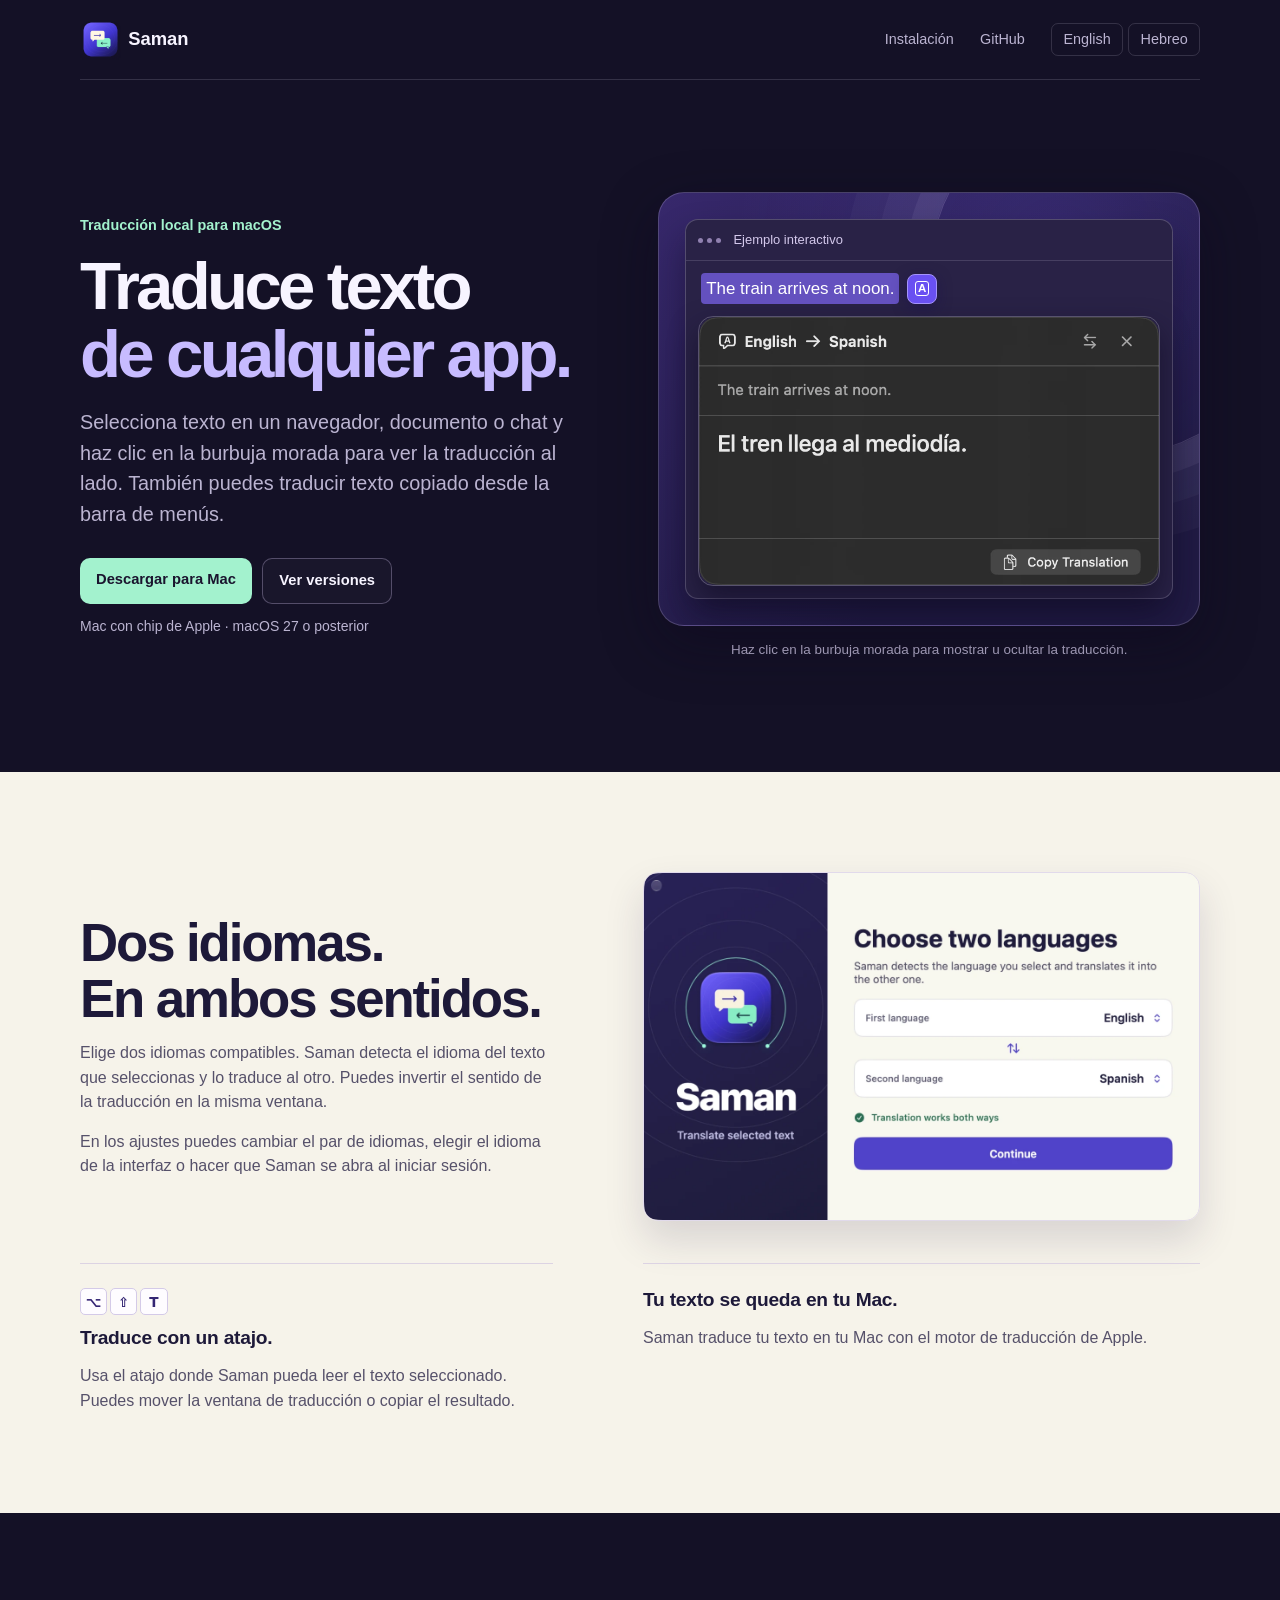
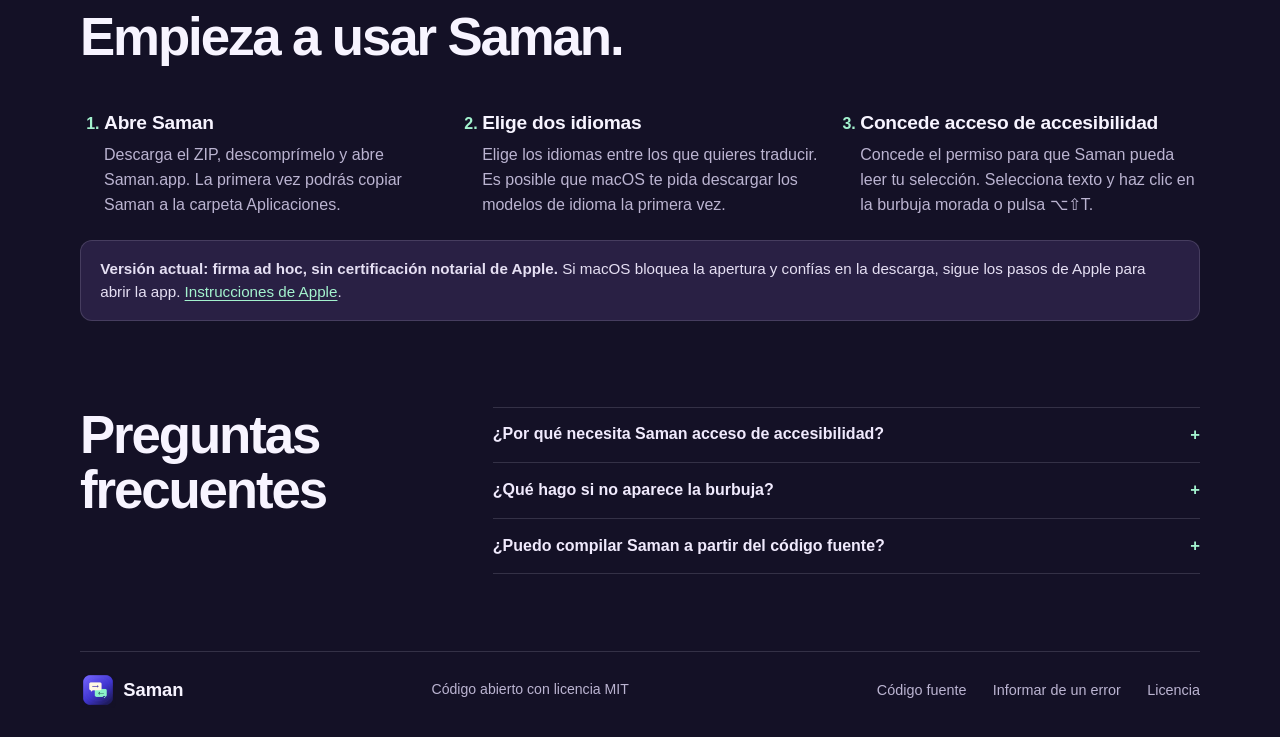
==== docs/es/index.html @ 02caa120 "Localize the website in Spanish and match examples to each locale" ====
<!doctype html>
<html lang="es" dir="ltr">
<head>
  <meta charset="utf-8">
  <meta name="viewport" content="width=device-width, initial-scale=1">
  <meta name="theme-color" content="#141126">
  <title>Saman — Traduce texto de cualquier app del Mac</title>
  <meta name="description" content="Traduce texto de cualquier app del Mac. Haz clic en la burbuja junto al texto seleccionado o traduce el texto copiado desde la barra de menús.">
  <meta property="og:title" content="Saman — Traduce texto de cualquier app del Mac">
  <meta property="og:description" content="Traduce texto de cualquier app del Mac. Haz clic en la burbuja junto al texto seleccionado o traduce el texto copiado desde la barra de menús.">
  <meta property="og:type" content="website">
  <meta property="og:url" content="https://israelor6.github.io/saman/es/">
  <meta property="og:image" content="https://israelor6.github.io/saman/assets/translation-en-es.webp">
  <link rel="canonical" href="https://israelor6.github.io/saman/es/">
  <link rel="alternate" hreflang="en" href="https://israelor6.github.io/saman/">
  <link rel="alternate" hreflang="he" href="https://israelor6.github.io/saman/he/">
  <link rel="alternate" hreflang="es" href="https://israelor6.github.io/saman/es/">
  <link rel="alternate" hreflang="x-default" href="https://israelor6.github.io/saman/">
  <link rel="icon" href="../assets/icon.png" type="image/png">
  <link rel="stylesheet" href="../style.css">
</head>
<body>
  <a class="skip" href="#main">Saltar al contenido</a>
  <header class="site-header wrap">
    <a class="brand" href="./"><img src="../assets/icon.png" alt="" width="41" height="41"><span>Saman</span></a>
    <nav aria-label="Saman">
      <a class="nav-install" href="#install">Instalación</a>
      <a href="https://github.com/israelor6/saman">GitHub</a>
      <div class="languages" role="group" aria-label="Idioma del sitio">
        <a class="language-link" href="../" lang="en" hreflang="en">English</a>
        <a class="language-link" href="../he/" hreflang="he">Hebreo</a>
      </div>
    </nav>
  </header>
  <main id="main">
    <section class="hero wrap">
      <div class="hero-copy">
        <p class="eyebrow">Traducción local para macOS</p>
        <h1>Traduce texto<br><em>de cualquier app.</em></h1>
        <p class="hero-intro">Selecciona texto en un navegador, documento o chat y haz clic en la burbuja morada para ver la traducción al lado. También puedes traducir texto copiado desde la barra de menús.</p>
        <div class="actions">
          <a class="button primary" href="https://github.com/israelor6/saman/releases/latest/download/Saman-macOS.zip">Descargar para Mac</a>
          <a class="button secondary" href="https://github.com/israelor6/saman/releases">Ver versiones</a>
        </div>
        <p class="requirements">Mac con chip de Apple · macOS 27 o posterior</p>
      </div>
      <figure class="demo">
        <div class="demo-stage">
          <div class="demo-orbit" aria-hidden="true"></div>
          <div class="note">
            <div class="note-top"><span class="traffic" aria-hidden="true"><i></i><i></i><i></i></span><span>Ejemplo interactivo</span></div>
            <details class="demo-result" open>
              <summary class="note-line" dir="ltr" aria-describedby="example-selection" aria-label="Mostrar u ocultar la traducción de ejemplo">
                <mark id="example-selection" lang="en">The train arrives at noon.</mark>
                <span class="demo-bubble" aria-hidden="true"><span>A</span></span>
              </summary>
              <img src="../assets/translation-en-es.webp" alt="Saman traduce «The train arrives at noon» al español: «El tren llega al mediodía»." width="800" height="466">
            </details>
          </div>
        </div>
        <figcaption>Haz clic en la burbuja morada para mostrar u ocultar la traducción.</figcaption>
      </figure>
    </section>

    <section class="feature-section">
      <div class="wrap feature-grid">
        <div class="feature-copy">
          <h2>Dos idiomas.<br>En ambos sentidos.</h2>
          <p>Elige dos idiomas compatibles. Saman detecta el idioma del texto que seleccionas y lo traduce al otro. Puedes invertir el sentido de la traducción en la misma ventana.</p>
          <p>En los ajustes puedes cambiar el par de idiomas, elegir el idioma de la interfaz o hacer que Saman se abra al iniciar sesión.</p>
        </div>
        <img class="settings-shot" src="../assets/setup-en-es.webp" alt="Configuración inicial de Saman con inglés y español como idiomas de traducción" width="1280" height="800" loading="lazy">
        <div class="feature-detail">
          <span class="keyset" dir="ltr"><kbd>⌥</kbd><kbd>⇧</kbd><kbd>T</kbd></span>
          <h3>Traduce con un atajo.</h3>
          <p>Usa el atajo donde Saman pueda leer el texto seleccionado. Puedes mover la ventana de traducción o copiar el resultado.</p>
        </div>
        <div class="feature-detail" id="privacy">
          <h3>Tu texto se queda en tu Mac.</h3>
          <p>Saman traduce tu texto en tu Mac con el motor de traducción de Apple.</p>
        </div>
      </div>
    </section>

    <section class="install wrap" id="install">
      <h2>Empieza a usar Saman.</h2>
      <ol class="steps">
        <li><h3>Abre Saman</h3><p>Descarga el ZIP, descomprímelo y abre Saman.app. La primera vez podrás copiar Saman a la carpeta Aplicaciones.</p></li>
        <li><h3>Elige dos idiomas</h3><p>Elige los idiomas entre los que quieres traducir. Es posible que macOS te pida descargar los modelos de idioma la primera vez.</p></li>
        <li><h3>Concede acceso de accesibilidad</h3><p>Concede el permiso para que Saman pueda leer tu selección. Selecciona texto y haz clic en la burbuja morada o pulsa ⌥⇧T.</p></li>
      </ol>
      <p class="signing"><strong>Versión actual: firma ad hoc, sin certificación notarial de Apple.</strong> Si macOS bloquea la apertura y confías en la descarga, sigue los pasos de Apple para abrir la app. <a href="https://support.apple.com/es-es/102445">Instrucciones de Apple</a>.</p>
    </section>

    <section class="faq wrap">
      <h2>Preguntas frecuentes</h2>
      <div class="questions">
        <details><summary>¿Por qué necesita Saman acceso de accesibilidad?</summary><p>Con este permiso, Saman puede leer el texto seleccionado y colocar la burbuja al lado. Puedes traducir texto copiado sin este permiso.</p></details>
        <details><summary>¿Qué hago si no aparece la burbuja?</summary><p>Algunas apps no comparten el texto seleccionado a través de Accesibilidad. Copia el texto y elige «Translate Copied Text» en el menú de Saman.</p></details>
        <details><summary>¿Puedo compilar Saman a partir del código fuente?</summary><p>Sí. En el repositorio encontrarás el código en Swift, los scripts de compilación y las instrucciones para contribuir. <a href="https://github.com/israelor6/saman/blob/main/CONTRIBUTING.md">Contribuir en GitHub</a>.</p></details>
      </div>
    </section>
  </main>
  <footer class="wrap">
    <a class="brand" href="./"><img src="../assets/icon.png" alt="" width="36" height="36"><span>Saman</span></a>
    <p>Código abierto con licencia MIT</p>
    <nav aria-label="Código abierto con licencia MIT">
      <a href="https://github.com/israelor6/saman">Código fuente</a>
      <a href="https://github.com/israelor6/saman/issues/new/choose">Informar de un error</a>
      <a href="https://github.com/israelor6/saman/blob/main/LICENSE">Licencia</a>
    </nav>
  </footer>
</body>
</html>
---- docs/style.css ----
:root {
  color-scheme: dark;
  --ink: #f7f4ff;
  --muted: #bbb4d1;
  --plum: #141126;
  --mint: #a3f2ce;
  --line: #f1eaff25;
  font-family: -apple-system, BlinkMacSystemFont, "Segoe UI", sans-serif;
  background: var(--plum);
  color: var(--ink);
}

*, *::before, *::after { box-sizing: border-box; }
body { margin: 0; font-size: 1rem; line-height: 1.55; }
img { display: block; max-inline-size: 100%; block-size: auto; }
a { color: inherit; text-underline-offset: .19em; }
a:focus-visible, summary:focus-visible { outline: 3px solid currentColor; outline-offset: 5px; }
h1, h2, h3, p, figure { margin: 0; }
h1, h2, h3 { text-wrap: balance; }
.wrap { inline-size: min(1120px, 100% - 64px); margin-inline: auto; }
.skip { position: absolute; inset-block-start: .5rem; inset-inline-start: .5rem; padding: 10px; transform: translateY(-160%); background: var(--mint); color: var(--plum); z-index: 10; }
.skip:focus { transform: none; }

.site-header { display: flex; align-items: center; justify-content: space-between; min-block-size: 80px; border-block-end: 1px solid var(--line); gap: 1rem; }
.brand { display: inline-flex; align-items: center; gap: .45rem; font-size: 1.15rem; font-weight: 750; text-decoration: none; }
nav { display: flex; flex-wrap: wrap; align-items: center; gap: clamp(.8rem, 2.5vw, 1.65rem); }
nav a { font-size: .9rem; text-decoration: none; color: var(--muted); }
nav a:hover { color: var(--ink); text-decoration: underline; }
.languages { display: flex; flex-wrap: wrap; gap: .35rem; }
nav .language-link { border: 1px solid var(--line); padding: .28rem .7rem; border-radius: 7px; }

.hero { display: grid; grid-template-columns: .95fr 1fr; align-items: center; gap: clamp(1.2rem, 5vw, 5.25rem); padding-block: clamp(3.25rem, 9vw, 7rem); }
.hero-copy { min-inline-size: 0; }
.eyebrow { color: var(--mint); font-weight: 650; font-size: .9rem; margin-block-end: .95rem; }
h1 { font-size: clamp(2.45rem, 5.65vw, 4.2rem); line-height: 1.01; letter-spacing: -.055em; font-weight: 780; }
h1 em { font-style: normal; color: #c7bbff; }
.hero-intro { color: var(--muted); font-size: clamp(1.03rem, 1.8vw, 1.24rem); max-inline-size: 33rem; margin-block-start: 1.2rem; }
.actions { display: flex; flex-wrap: wrap; gap: .65rem; margin-block-start: 1.75rem; }
.button { text-decoration: none; padding: .66rem 1rem; border-radius: 10px; font-weight: 710; font-size: .92rem; transition: background .18s ease, transform .18s ease; }
.button:hover { transform: translateY(-2px); }
.primary { color: #1a142e; background: var(--mint); }
.primary:hover { background: #bcffe2; }
.secondary { border: 1px solid #a79ac06a; background: #ffffff06; }
.secondary:hover { background: #ffffff13; }
.requirements { color: var(--muted); font-size: .875rem; margin-block-start: .8rem; }
.demo { min-inline-size: 0; }
.demo-stage {
  position: relative; overflow: hidden; isolation: isolate; min-block-size: 350px; border-radius: 26px;
  background: radial-gradient(ellipse at 74% 12%, #755af529 0%, #ffffff00 57%), linear-gradient(140deg, #37286c, #211b44 68%);
  border: 1px solid #f0e5ff30;
  box-shadow: 0 18px 55px #0b071d6b;
}
.demo-orbit { position: absolute; z-index: -1; border: 1px solid #e2d3ff30; border-radius: 100%; inline-size: 365px; block-size: 365px; inset-inline-start: 50%; inset-block-start: -101px; box-shadow: 0 0 0 25px #e2d3ff10, 0 0 0 54px #e2d3ff0a, 0 0 0 85px #e2d3ff08; }
.note { position: relative; margin: 26px 26px 0; border: 1px solid #eee6ff37; border-radius: 13px; background: #292246; box-shadow: 0 20px 35px #100b2477; }
.note-top { display: flex; align-items: center; gap: 12px; padding: 10px 12px; border-block-end: 1px solid var(--line); color: #d4c9ec; font-size: .81rem; }
.traffic { display: inline-flex; gap: 4px; }
.traffic i { background: #c1afe4; width: 5px; height: 5px; border-radius: 50%; opacity: .68; }
.note-line { display: flex; align-items: center; gap: .5rem; cursor: pointer; padding: 12px 15px; font-size: clamp(.86rem, 1.8vw, 1.06rem); color: #fff; }
mark { color: #fff; background: #6451bf; border-radius: 4px; padding: .15em .28em; }
.demo-stage .note { margin-block-end: 26px; }
.demo-bubble { display: inline-grid; place-items: center; flex: 0 0 30px; block-size: 30px; background: #6950f2; color: white; border-radius: 8px; border: 1px solid #a494fa; box-shadow: 0 4px 14px #1a104d83; }
.demo-result summary::-webkit-details-marker { display: none; }
.demo-result summary:focus-visible { outline: none; }
.demo-result summary:focus-visible .demo-bubble { outline: 2px solid var(--mint); outline-offset: 3px; }
.demo-bubble span { font-size: .72rem; font-weight: 800; border: 1px solid currentColor; border-radius: 3px; line-height: 1; padding: 1px 2px; }
.demo-result img { border-radius: 15px; border: 1px solid #ffffff37; box-shadow: 0 14px 28px #120e27ad; inline-size: calc(100% - 24px); margin: 0 12px 12px; }
.demo figcaption { color: var(--muted); font-size: .84rem; text-align: center; margin-block-start: .85rem; }

.feature-section { background: #f6f3ea; color: #1d1939; padding-block: clamp(3.6rem, 8vw, 6.25rem); }
.feature-grid { display: grid; grid-template-columns: .85fr 1fr; align-items: center; column-gap: clamp(1.4rem, 7vw, 6rem); row-gap: 2.6rem; }
h2 { font-size: clamp(2rem, 4.4vw, 3.3rem); line-height: 1.06; font-weight: 760; letter-spacing: -.04em; }
.feature-copy p { max-inline-size: 33rem; }
.feature-copy p, .feature-detail p { color: #56516a; margin-block-start: .9rem; }
.settings-shot { border: 1px solid #e1daeb; border-radius: 15px; box-shadow: 0 19px 38px #30204c26; }
.feature-detail { align-self: stretch; border-block-start: 1px solid #dcd3e3; padding-block-start: 1.5rem; position: relative; }
h3 { font-size: 1.2rem; line-height: 1.25; font-weight: 730; letter-spacing: -.012em; }
.keyset { display: flex; gap: 3px; margin-block-end: .65rem; }
kbd { display: inline-grid; place-items: center; font: 650 .85rem system-ui, sans-serif; min-inline-size: 1.7rem; min-block-size: 1.7rem; border-radius: 5px; border: 1px solid #d4cae8; color: #342573; background: #fefcff; }

.install { padding-block: clamp(3.5rem, 8vw, 6rem) 3.2rem; }
.steps { display: grid; grid-template-columns: repeat(3, minmax(0, 1fr)); gap: clamp(1rem, 3vw, 2.6rem); margin-block: 1.9rem 1.4rem; padding-inline-start: 1.5rem; }
.steps li { padding-block-start: .95rem; }
.steps li::marker { color: var(--mint); font-weight: 760; }
.steps p { color: var(--muted); margin-block-start: .5rem; }
.signing { border: 1px solid var(--line); border-radius: 12px; background: #292044; padding: 1rem 1.2rem; color: #e5dff3; font-size: .95rem; }
.signing a, .faq a { color: var(--mint); }

.faq { display: grid; grid-template-columns: .7fr 1.3fr; column-gap: 2rem; padding-block: 2.15rem 4.8rem; }
.questions { min-inline-size: 0; }
.questions details { border-block-start: 1px solid var(--line); }
.questions details:last-child { border-block-end: 1px solid var(--line); }
.questions summary { display: flex; justify-content: space-between; align-items: center; gap: 10px; position: relative; cursor: pointer; padding: .9rem 0; font-weight: 650; color: #f0eafd; }
.questions summary::-webkit-details-marker { display: none; }
.questions summary::after { content: "+"; margin-inline-start: auto; color: var(--mint); font-size: 1.04rem; }
.questions details[open] summary::after { content: "−"; }
.questions p { color: var(--muted); padding-block-end: 1rem; }
footer { display: flex; justify-content: space-between; align-items: center; flex-wrap: wrap; gap: 1rem; border-block-start: 1px solid var(--line); padding-block: 1.25rem 1.8rem; }
footer p { color: var(--muted); font-size: .88rem; }
[dir="rtl"] h1, [dir="rtl"] h2, [dir="rtl"] h3 { letter-spacing: normal; }

@media (max-width: 920px) {
  .hero { gap: 2rem; }
  .demo-stage { min-block-size: 308px; }
  .note { margin-inline: 15px; }
}
@media (max-width: 690px) {
  .wrap { inline-size: calc(100% - 36px); }
  .site-header { min-block-size: 68px; }
  .hero, .feature-grid, .faq { grid-template-columns: 1fr; }
  .hero { padding-block: 2.7rem 3.3rem; }
  .feature-grid { row-gap: 1.6rem; }
  .demo-stage { min-block-size: 275px; }
  .steps { grid-template-columns: 1fr; }
  .steps li { padding-block-start: .3rem; }
  .faq { row-gap: 1.3rem; padding-block-end: 3rem; }
}
@media (max-width: 520px) { .nav-install { display: none; } }
@media (prefers-reduced-motion: reduce) { .button { transition: none; } }
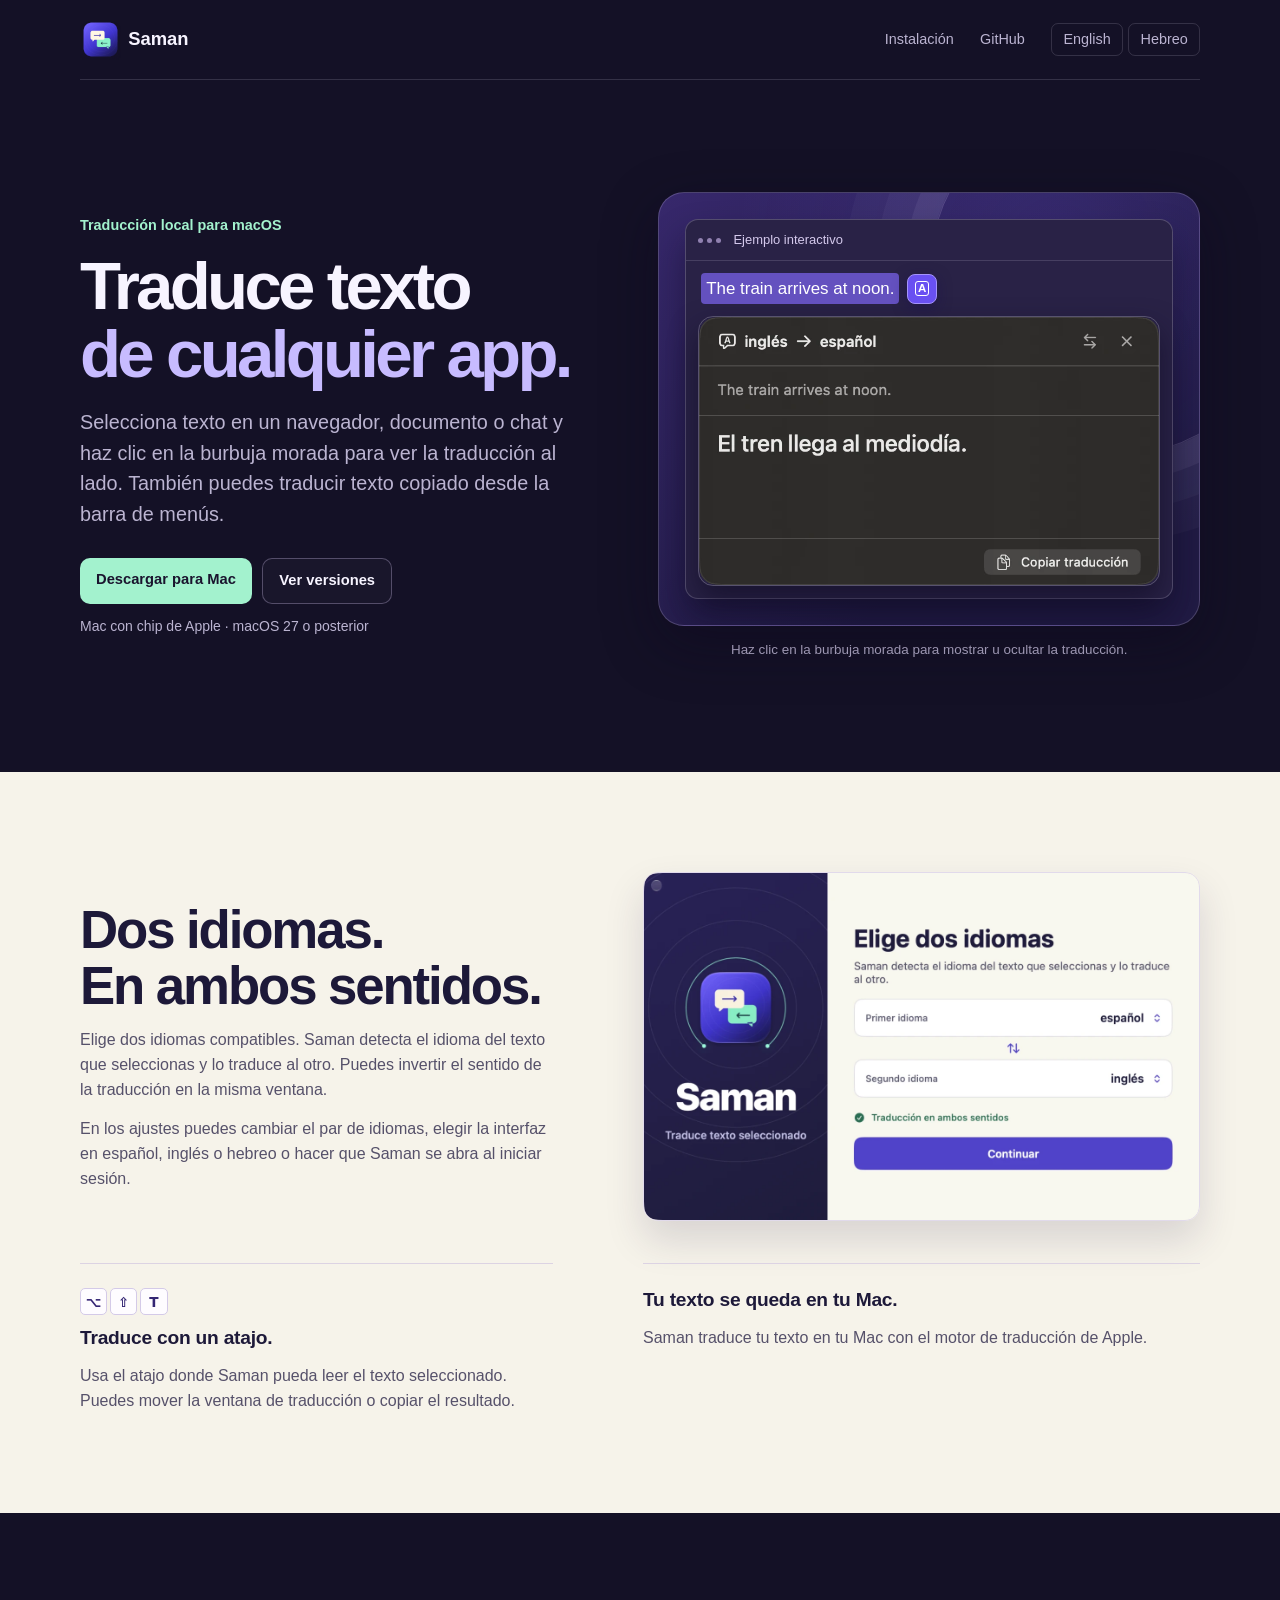
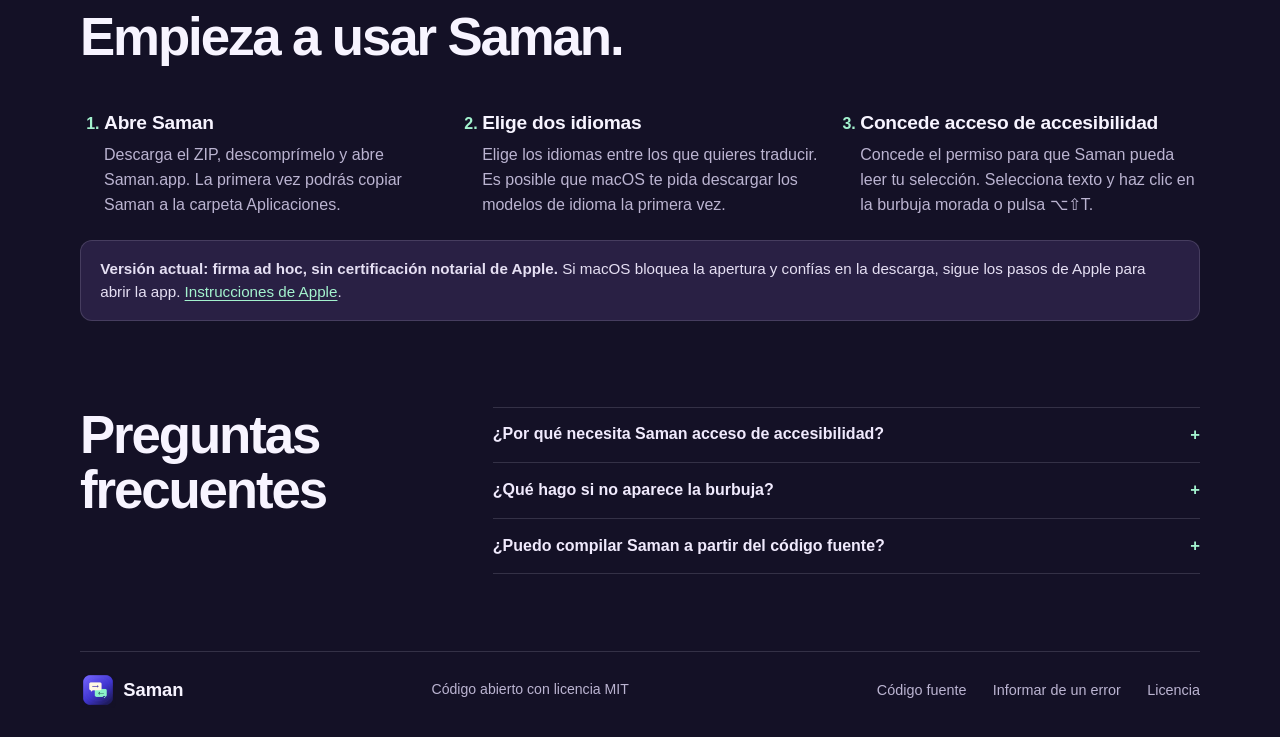
==== commit 7d3e44ba: "Add Spanish as an app interface language" ====
--- a/docs/es/index.html
+++ b/docs/es/index.html
@@ -10,7 +10,7 @@
   <meta property="og:description" content="Traduce texto de cualquier app del Mac. Haz clic en la burbuja junto al texto seleccionado o traduce el texto copiado desde la barra de menús.">
   <meta property="og:type" content="website">
   <meta property="og:url" content="https://israelor6.github.io/saman/es/">
-  <meta property="og:image" content="https://israelor6.github.io/saman/assets/translation-en-es.webp">
+  <meta property="og:image" content="https://israelor6.github.io/saman/assets/translation-spanish-interface.webp">
   <link rel="canonical" href="https://israelor6.github.io/saman/es/">
   <link rel="alternate" hreflang="en" href="https://israelor6.github.io/saman/">
   <link rel="alternate" hreflang="he" href="https://israelor6.github.io/saman/he/">
@@ -54,7 +54,7 @@
                 <mark id="example-selection" lang="en">The train arrives at noon.</mark>
                 <span class="demo-bubble" aria-hidden="true"><span>A</span></span>
               </summary>
-              <img src="../assets/translation-en-es.webp" alt="Saman traduce «The train arrives at noon» al español: «El tren llega al mediodía»." width="800" height="466">
+              <img src="../assets/translation-spanish-interface.webp" alt="Saman traduce «The train arrives at noon» al español: «El tren llega al mediodía»." width="800" height="466">
             </details>
           </div>
         </div>
@@ -67,9 +67,9 @@
         <div class="feature-copy">
           <h2>Dos idiomas.<br>En ambos sentidos.</h2>
           <p>Elige dos idiomas compatibles. Saman detecta el idioma del texto que seleccionas y lo traduce al otro. Puedes invertir el sentido de la traducción en la misma ventana.</p>
-          <p>En los ajustes puedes cambiar el par de idiomas, elegir el idioma de la interfaz o hacer que Saman se abra al iniciar sesión.</p>
+          <p>En los ajustes puedes cambiar el par de idiomas, elegir la interfaz en español, inglés o hebreo o hacer que Saman se abra al iniciar sesión.</p>
         </div>
-        <img class="settings-shot" src="../assets/setup-en-es.webp" alt="Configuración inicial de Saman con inglés y español como idiomas de traducción" width="1280" height="800" loading="lazy">
+        <img class="settings-shot" src="../assets/setup-spanish-interface.webp" alt="Configuración inicial de Saman con inglés y español como idiomas de traducción" width="1280" height="800" loading="lazy">
         <div class="feature-detail">
           <span class="keyset" dir="ltr"><kbd>⌥</kbd><kbd>⇧</kbd><kbd>T</kbd></span>
           <h3>Traduce con un atajo.</h3>
@@ -96,7 +96,7 @@
       <h2>Preguntas frecuentes</h2>
       <div class="questions">
         <details><summary>¿Por qué necesita Saman acceso de accesibilidad?</summary><p>Con este permiso, Saman puede leer el texto seleccionado y colocar la burbuja al lado. Puedes traducir texto copiado sin este permiso.</p></details>
-        <details><summary>¿Qué hago si no aparece la burbuja?</summary><p>Algunas apps no comparten el texto seleccionado a través de Accesibilidad. Copia el texto y elige «Translate Copied Text» en el menú de Saman.</p></details>
+        <details><summary>¿Qué hago si no aparece la burbuja?</summary><p>Algunas apps no comparten el texto seleccionado a través de Accesibilidad. Copia el texto y elige «Traducir texto copiado» en el menú de Saman.</p></details>
         <details><summary>¿Puedo compilar Saman a partir del código fuente?</summary><p>Sí. En el repositorio encontrarás el código en Swift, los scripts de compilación y las instrucciones para contribuir. <a href="https://github.com/israelor6/saman/blob/main/CONTRIBUTING.md">Contribuir en GitHub</a>.</p></details>
       </div>
     </section>
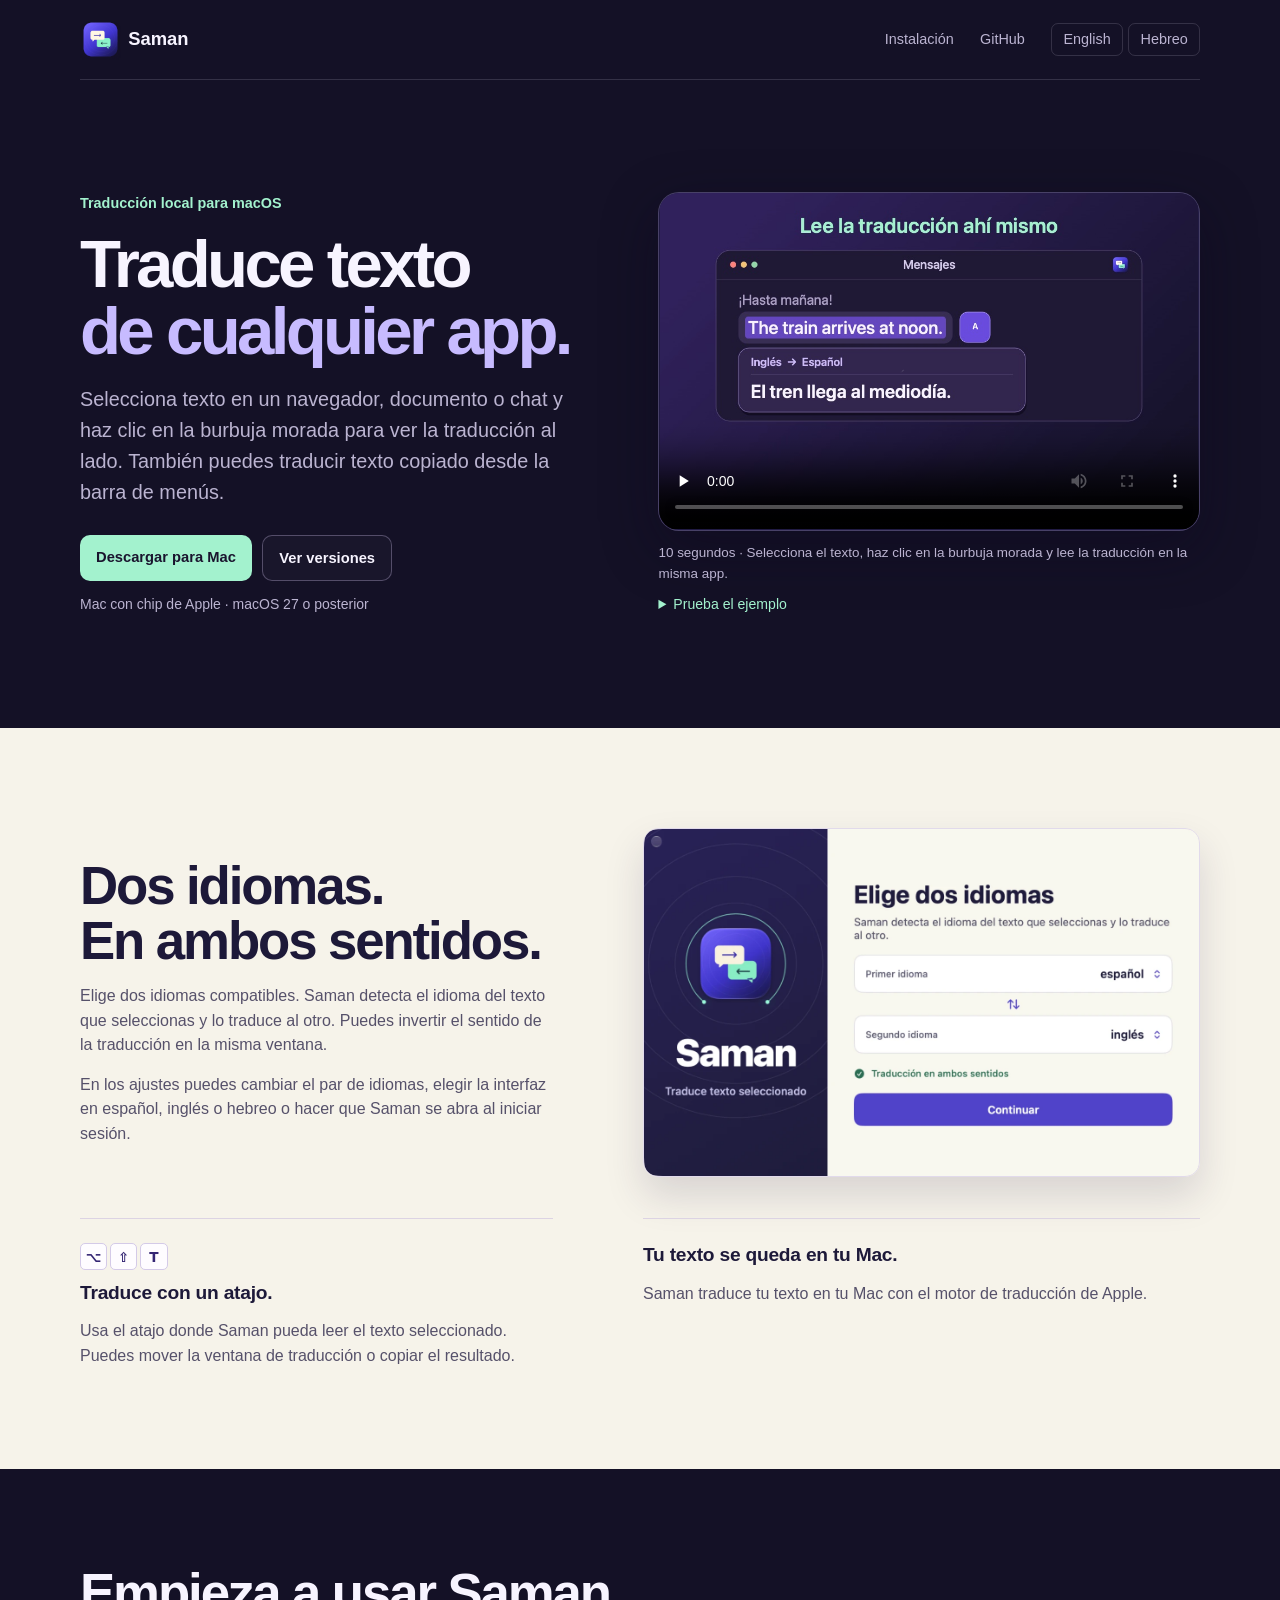
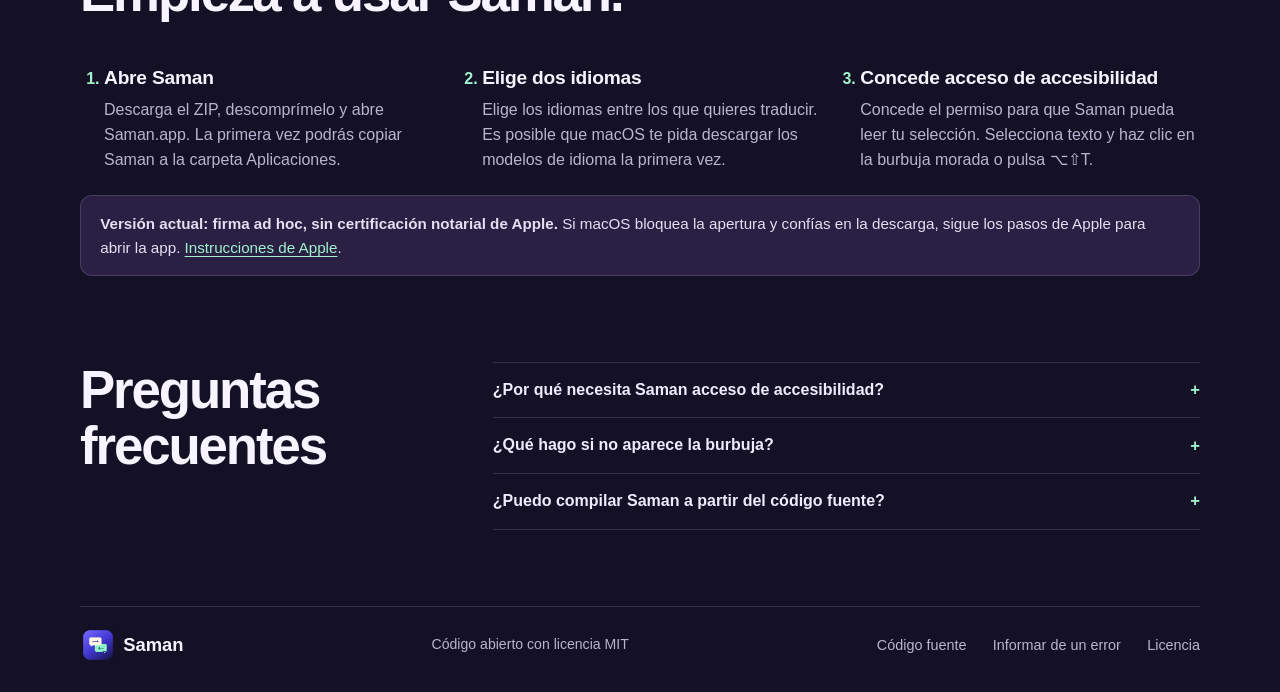
==== commit d813caf0: "Add localized Saman demo videos to the website" ====
--- a/docs/es/index.html
+++ b/docs/es/index.html
@@ -44,22 +44,33 @@
         </div>
         <p class="requirements">Mac con chip de Apple · macOS 27 o posterior</p>
       </div>
-      <figure class="demo">
-        <div class="demo-stage">
-          <div class="demo-orbit" aria-hidden="true"></div>
-          <div class="note">
-            <div class="note-top"><span class="traffic" aria-hidden="true"><i></i><i></i><i></i></span><span>Ejemplo interactivo</span></div>
-            <details class="demo-result" open>
-              <summary class="note-line" dir="ltr" aria-describedby="example-selection" aria-label="Mostrar u ocultar la traducción de ejemplo">
-                <mark id="example-selection" lang="en">The train arrives at noon.</mark>
-                <span class="demo-bubble" aria-hidden="true"><span>A</span></span>
-              </summary>
-              <img src="../assets/translation-spanish-interface.webp" alt="Saman traduce «The train arrives at noon» al español: «El tren llega al mediodía»." width="800" height="466">
-            </details>
+      <div class="demo">
+        <figure class="demo-film">
+          <video controls playsinline preload="none" width="960" height="600"
+                 poster="../assets/demo-es.jpg" aria-label="Mira cómo Saman traduce un mensaje en la misma app" aria-describedby="demo-caption">
+            <source src="../assets/demo-es.mp4" type="video/mp4">
+            <a href="../assets/demo-es.mp4">Descargar el video de demostración</a>
+          </video>
+          <figcaption id="demo-caption">10 segundos · Selecciona el texto, haz clic en la burbuja morada y lee la traducción en la misma app.</figcaption>
+        </figure>
+        <details class="demo-example">
+          <summary>Prueba el ejemplo</summary>
+          <div class="demo-stage">
+            <div class="demo-orbit" aria-hidden="true"></div>
+            <div class="note">
+              <div class="note-top"><span class="traffic" aria-hidden="true"><i></i><i></i><i></i></span><span>Ejemplo interactivo</span></div>
+              <details class="demo-result" open>
+                <summary class="note-line" dir="ltr" aria-describedby="example-selection" aria-label="Mostrar u ocultar la traducción de ejemplo">
+                  <mark id="example-selection" lang="en">The train arrives at noon.</mark>
+                  <span class="demo-bubble" aria-hidden="true"><span>A</span></span>
+                </summary>
+                <img src="../assets/translation-spanish-interface.webp" alt="Saman traduce «The train arrives at noon» al español: «El tren llega al mediodía»." width="800" height="466">
+              </details>
+            </div>
           </div>
-        </div>
-        <figcaption>Haz clic en la burbuja morada para mostrar u ocultar la traducción.</figcaption>
-      </figure>
+          <p class="demo-instructions">Haz clic en la burbuja morada para mostrar u ocultar la traducción.</p>
+        </details>
+      </div>
     </section>
 
     <section class="feature-section">
--- a/docs/style.css
+++ b/docs/style.css
@@ -14,7 +14,7 @@
 body { margin: 0; font-size: 1rem; line-height: 1.55; }
 img { display: block; max-inline-size: 100%; block-size: auto; }
 a { color: inherit; text-underline-offset: .19em; }
-a:focus-visible, summary:focus-visible { outline: 3px solid currentColor; outline-offset: 5px; }
+a:focus-visible, summary:focus-visible, video:focus-visible { outline: 3px solid currentColor; outline-offset: 5px; }
 h1, h2, h3, p, figure { margin: 0; }
 h1, h2, h3 { text-wrap: balance; }
 .wrap { inline-size: min(1120px, 100% - 64px); margin-inline: auto; }
@@ -44,6 +44,14 @@
 .secondary:hover { background: #ffffff13; }
 .requirements { color: var(--muted); font-size: .875rem; margin-block-start: .8rem; }
 .demo { min-inline-size: 0; }
+.demo-film video {
+  display: block; inline-size: 100%; block-size: auto; aspect-ratio: 8 / 5; border-radius: 21px;
+  background: #211b44; border: 1px solid #f0e5ff30; box-shadow: 0 18px 55px #0b071d6b;
+}
+.demo-film figcaption, .demo-instructions { color: var(--muted); font-size: .84rem; margin-block-start: .8rem; }
+.demo-example { margin-block-start: .55rem; }
+.demo-example > summary { inline-size: fit-content; cursor: pointer; color: var(--mint); font-size: .88rem; }
+.demo-example[open] .demo-stage { margin-block-start: .75rem; }
 .demo-stage {
   position: relative; overflow: hidden; isolation: isolate; min-block-size: 350px; border-radius: 26px;
   background: radial-gradient(ellipse at 74% 12%, #755af529 0%, #ffffff00 57%), linear-gradient(140deg, #37286c, #211b44 68%);
@@ -64,7 +72,6 @@
 .demo-result summary:focus-visible .demo-bubble { outline: 2px solid var(--mint); outline-offset: 3px; }
 .demo-bubble span { font-size: .72rem; font-weight: 800; border: 1px solid currentColor; border-radius: 3px; line-height: 1; padding: 1px 2px; }
 .demo-result img { border-radius: 15px; border: 1px solid #ffffff37; box-shadow: 0 14px 28px #120e27ad; inline-size: calc(100% - 24px); margin: 0 12px 12px; }
-.demo figcaption { color: var(--muted); font-size: .84rem; text-align: center; margin-block-start: .85rem; }
 
 .feature-section { background: #f6f3ea; color: #1d1939; padding-block: clamp(3.6rem, 8vw, 6.25rem); }
 .feature-grid { display: grid; grid-template-columns: .85fr 1fr; align-items: center; column-gap: clamp(1.4rem, 7vw, 6rem); row-gap: 2.6rem; }
